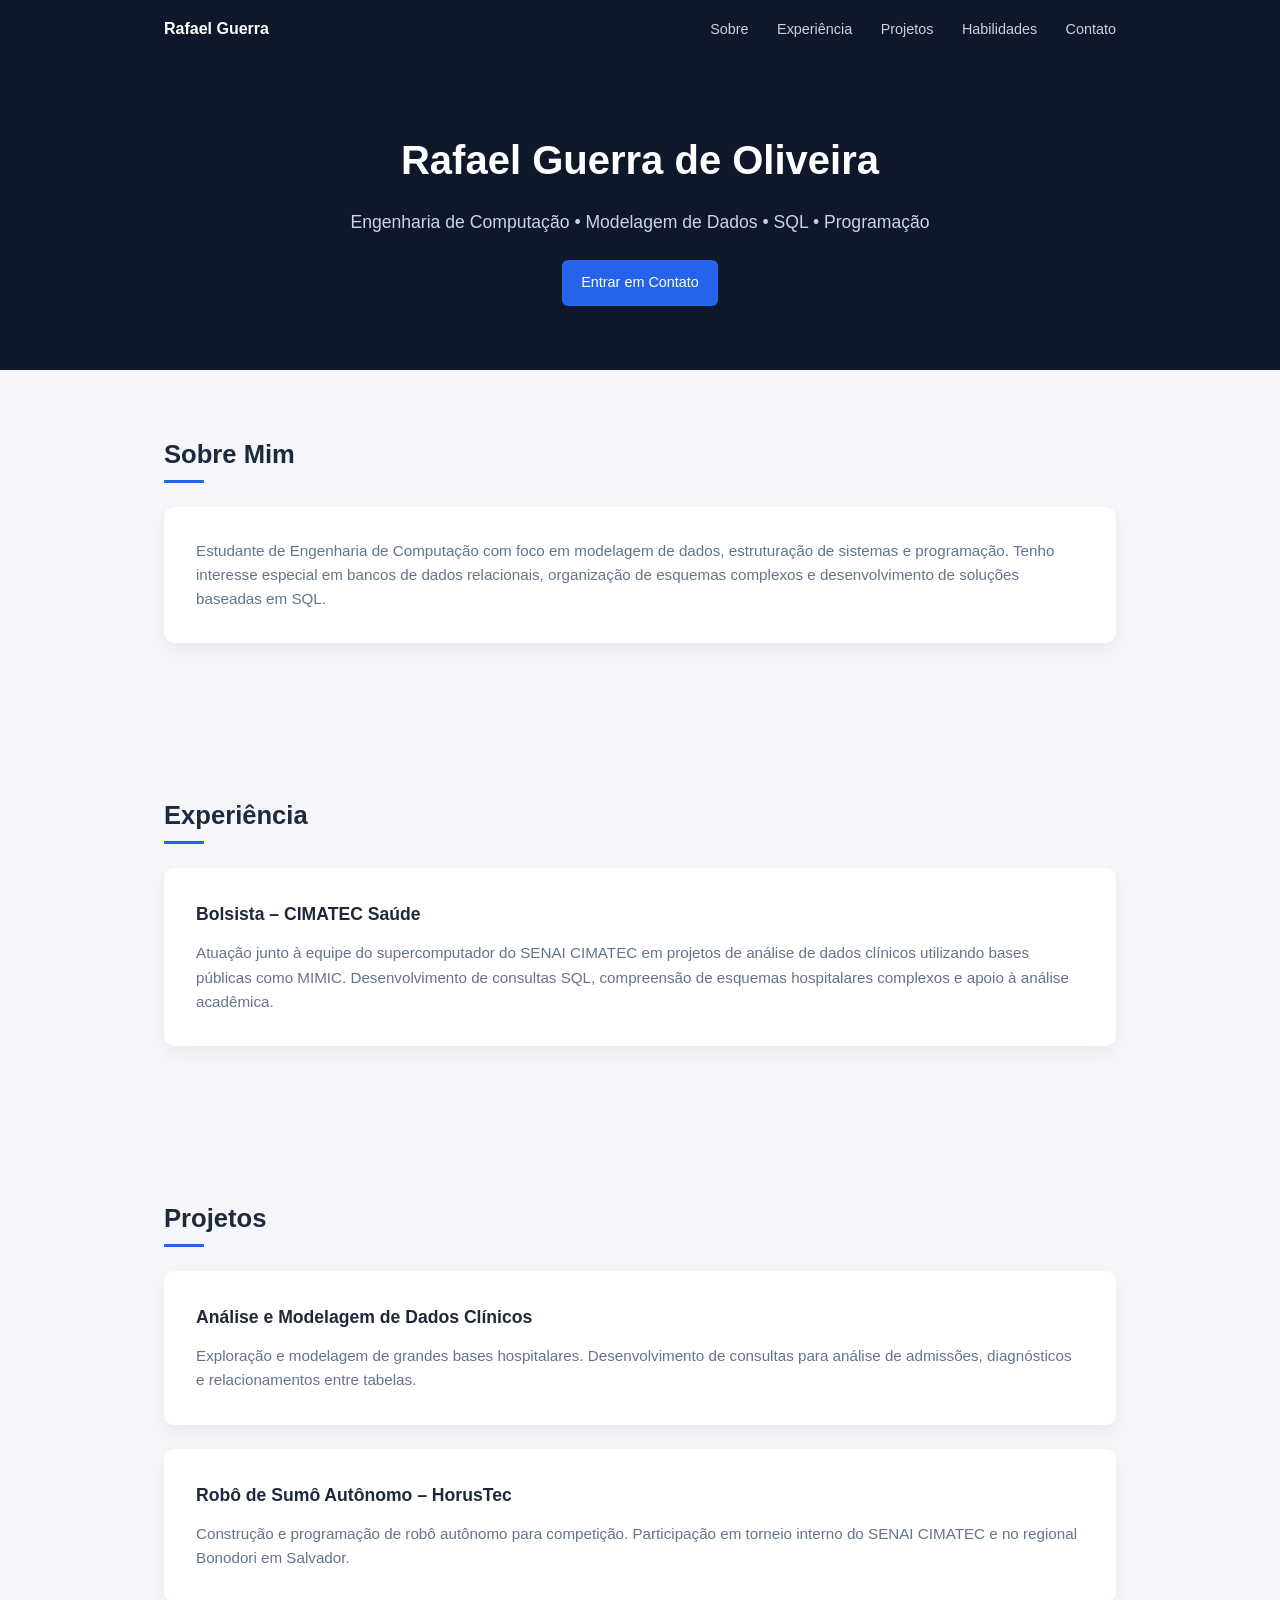
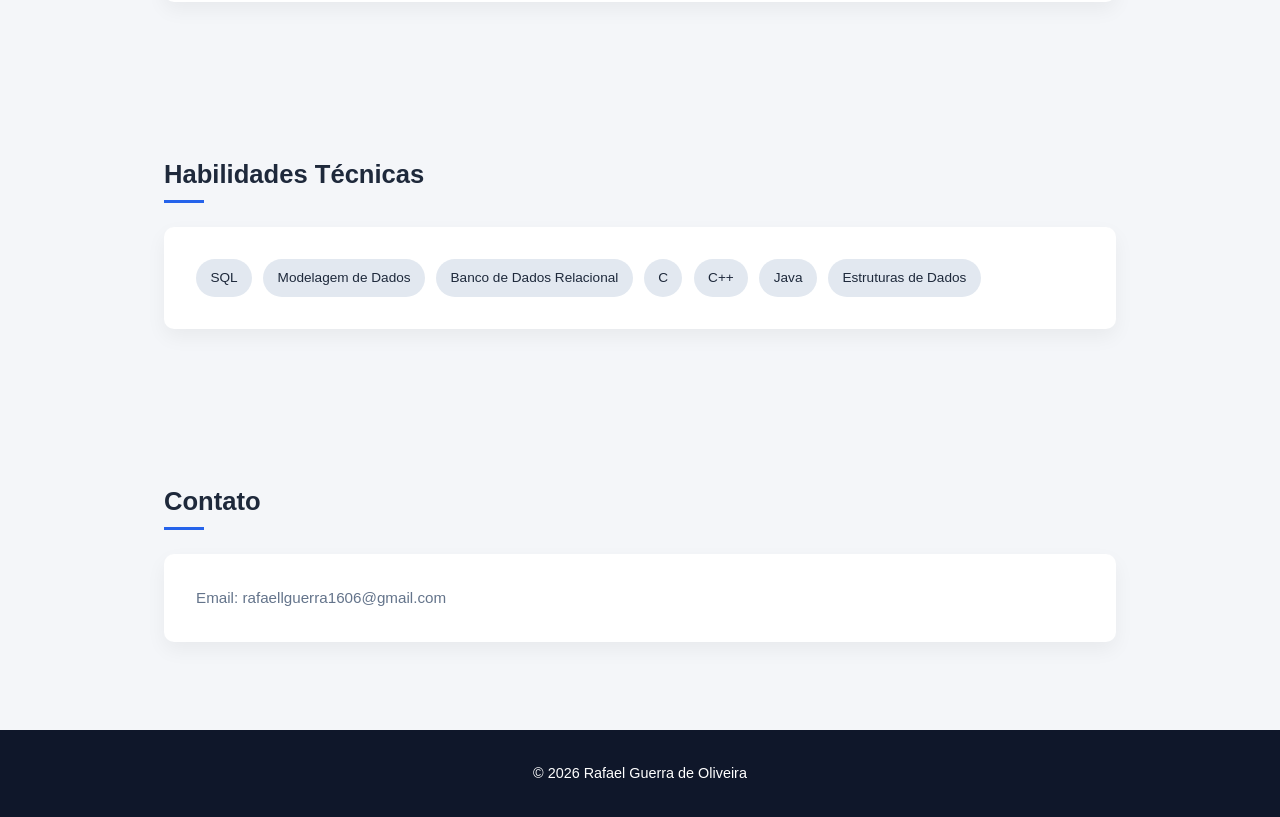
==== index.html @ fb564097 "Add files via upload" ====
<!DOCTYPE html>
<html lang="pt-br">
<head>
  <meta charset="UTF-8">
  <meta name="viewport" content="width=device-width, initial-scale=1.0">
  <title>Rafael Guerra | Portfólio</title>

  <style>
    :root {
      --primary: #0f172a;
      --accent: #2563eb;
      --bg: #f4f6f9;
      --card: #ffffff;
      --text: #1e293b;
      --muted: #64748b;
    }

    * {
      margin: 0;
      padding: 0;
      box-sizing: border-box;
    }

    html {
      scroll-behavior: smooth;
    }

    body {
      font-family: -apple-system, BlinkMacSystemFont, "Segoe UI", Roboto, sans-serif;
      background-color: var(--bg);
      color: var(--text);
      line-height: 1.6;
    }

    /* NAVBAR */
    nav {
      position: fixed;
      width: 100%;
      top: 0;
      background: var(--primary);
      padding: 1rem 0;
      z-index: 1000;
    }

    nav .container {
      display: flex;
      justify-content: space-between;
      align-items: center;
      max-width: 1000px;
      margin: auto;
      padding: 0 1.5rem;
    }

    nav a {
      color: white;
      text-decoration: none;
      margin-left: 1.5rem;
      font-size: 0.9rem;
      opacity: 0.8;
      transition: 0.3s;
    }

    nav a:hover {
      opacity: 1;
    }

    /* HEADER */
    header {
      background: var(--primary);
      color: white;
      padding: 8rem 1.5rem 4rem 1.5rem;
      text-align: center;
    }

    header h1 {
      font-size: 2.5rem;
      margin-bottom: 1rem;
    }

    header p {
      color: #cbd5e1;
      font-size: 1.1rem;
    }

    .btn {
      display: inline-block;
      margin-top: 1.5rem;
      padding: 0.7rem 1.2rem;
      background: var(--accent);
      color: white;
      border-radius: 6px;
      text-decoration: none;
      font-size: 0.9rem;
      transition: 0.3s;
    }

    .btn:hover {
      opacity: 0.9;
    }

    /* SECTIONS */
    section {
      max-width: 1000px;
      margin: auto;
      padding: 4rem 1.5rem;
    }

    section h2 {
      font-size: 1.6rem;
      margin-bottom: 2rem;
      position: relative;
    }

    section h2::after {
      content: "";
      width: 40px;
      height: 3px;
      background: var(--accent);
      position: absolute;
      left: 0;
      bottom: -8px;
    }

    /* CARDS */
    .card {
      background: var(--card);
      padding: 2rem;
      margin-bottom: 1.5rem;
      border-radius: 10px;
      box-shadow: 0 8px 20px rgba(0, 0, 0, 0.05);
      transition: 0.3s;
    }

    .card:hover {
      transform: translateY(-5px);
    }

    .card h3 {
      margin-bottom: 0.8rem;
      font-size: 1.1rem;
    }

    .card p {
      color: var(--muted);
      font-size: 0.95rem;
    }

    /* SKILLS */
    .skills {
      display: flex;
      flex-wrap: wrap;
      gap: 0.7rem;
    }

    .skills span {
      background: #e2e8f0;
      padding: 0.5rem 0.9rem;
      border-radius: 20px;
      font-size: 0.85rem;
      color: var(--text);
    }

    /* FOOTER */
    footer {
      text-align: center;
      padding: 2rem;
      background: var(--primary);
      color: white;
      font-size: 0.9rem;
    }

    /* RESPONSIVO */
    @media (max-width: 768px) {
      header h1 {
        font-size: 2rem;
      }
      nav .container {
        flex-direction: column;
      }
      nav a {
        margin: 0.5rem;
      }
    }

  </style>
</head>

<body>

<nav>
  <div class="container">
    <div style="color:white; font-weight:600;">Rafael Guerra</div>
    <div>
      <a href="#sobre">Sobre</a>
      <a href="#experiencia">Experiência</a>
      <a href="#projetos">Projetos</a>
      <a href="#habilidades">Habilidades</a>
      <a href="#contato">Contato</a>
    </div>
  </div>
</nav>

<header>
  <h1>Rafael Guerra de Oliveira</h1>
  <p>Engenharia de Computação • Modelagem de Dados • SQL • Programação</p>
  <a href="mailto:rafaellguerra1606@gmail.com" class="btn">Entrar em Contato</a>
</header>

<section id="sobre">
  <h2>Sobre Mim</h2>
  <div class="card">
    <p>
      Estudante de Engenharia de Computação com foco em modelagem de dados,
      estruturação de sistemas e programação. Tenho interesse especial
      em bancos de dados relacionais, organização de esquemas complexos
      e desenvolvimento de soluções baseadas em SQL.
    </p>
  </div>
</section>

<section id="experiencia">
  <h2>Experiência</h2>
  <div class="card">
    <h3>Bolsista – CIMATEC Saúde</h3>
    <p>
      Atuação junto à equipe do supercomputador do SENAI CIMATEC
      em projetos de análise de dados clínicos utilizando bases públicas
      como MIMIC. Desenvolvimento de consultas SQL, compreensão de
      esquemas hospitalares complexos e apoio à análise acadêmica.
    </p>
  </div>
</section>

<section id="projetos">
  <h2>Projetos</h2>

  <div class="card">
    <h3>Análise e Modelagem de Dados Clínicos</h3>
    <p>
      Exploração e modelagem de grandes bases hospitalares.
      Desenvolvimento de consultas para análise de admissões,
      diagnósticos e relacionamentos entre tabelas.
    </p>
  </div>

  <div class="card">
    <h3>Robô de Sumô Autônomo – HorusTec</h3>
    <p>
      Construção e programação de robô autônomo para competição.
      Participação em torneio interno do SENAI CIMATEC e no
      regional Bonodori em Salvador.
    </p>
  </div>

</section>

<section id="habilidades">
  <h2>Habilidades Técnicas</h2>
  <div class="card skills">
    <span>SQL</span>
    <span>Modelagem de Dados</span>
    <span>Banco de Dados Relacional</span>
    <span>C</span>
    <span>C++</span>
    <span>Java</span>
    <span>Estruturas de Dados</span>
  </div>
</section>

<section id="contato">
  <h2>Contato</h2>
  <div class="card">
    <p>Email: rafaellguerra1606@gmail.com</p>
  </div>
</section>

<footer>
  © 2026 Rafael Guerra de Oliveira
</footer>

</body>
</html>
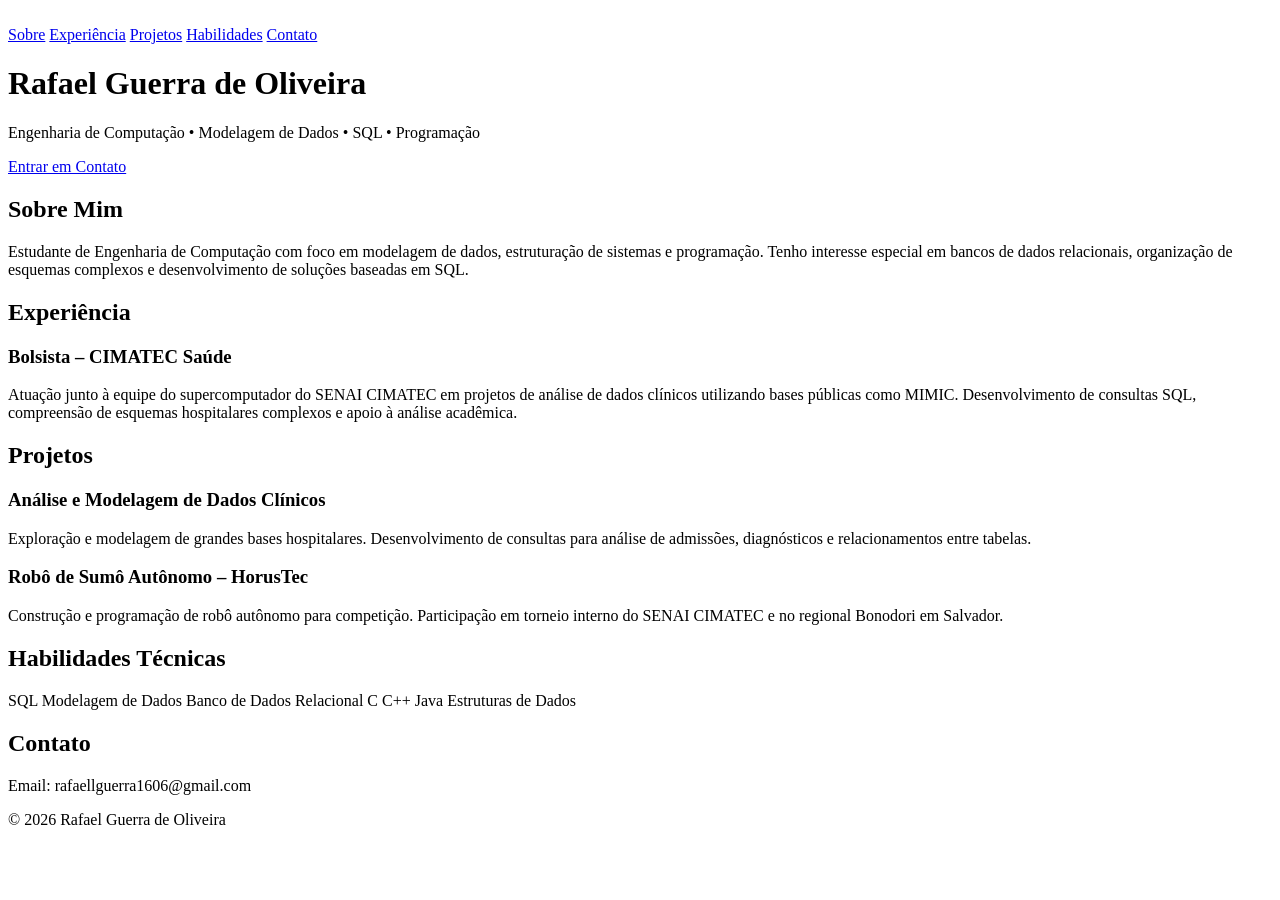
==== commit e2823be7: "Update index.html" ====
--- a/index.html
+++ b/index.html
@@ -1,188 +1,12 @@
 <!DOCTYPE html>
+
 <html lang="pt-br">
+
 <head>
   <meta charset="UTF-8">
+  <link rel="stylesheet" href="style.css">
   <meta name="viewport" content="width=device-width, initial-scale=1.0">
   <title>Rafael Guerra | Portfólio</title>
-
-  <style>
-    :root {
-      --primary: #0f172a;
-      --accent: #2563eb;
-      --bg: #f4f6f9;
-      --card: #ffffff;
-      --text: #1e293b;
-      --muted: #64748b;
-    }
-
-    * {
-      margin: 0;
-      padding: 0;
-      box-sizing: border-box;
-    }
-
-    html {
-      scroll-behavior: smooth;
-    }
-
-    body {
-      font-family: -apple-system, BlinkMacSystemFont, "Segoe UI", Roboto, sans-serif;
-      background-color: var(--bg);
-      color: var(--text);
-      line-height: 1.6;
-    }
-
-    /* NAVBAR */
-    nav {
-      position: fixed;
-      width: 100%;
-      top: 0;
-      background: var(--primary);
-      padding: 1rem 0;
-      z-index: 1000;
-    }
-
-    nav .container {
-      display: flex;
-      justify-content: space-between;
-      align-items: center;
-      max-width: 1000px;
-      margin: auto;
-      padding: 0 1.5rem;
-    }
-
-    nav a {
-      color: white;
-      text-decoration: none;
-      margin-left: 1.5rem;
-      font-size: 0.9rem;
-      opacity: 0.8;
-      transition: 0.3s;
-    }
-
-    nav a:hover {
-      opacity: 1;
-    }
-
-    /* HEADER */
-    header {
-      background: var(--primary);
-      color: white;
-      padding: 8rem 1.5rem 4rem 1.5rem;
-      text-align: center;
-    }
-
-    header h1 {
-      font-size: 2.5rem;
-      margin-bottom: 1rem;
-    }
-
-    header p {
-      color: #cbd5e1;
-      font-size: 1.1rem;
-    }
-
-    .btn {
-      display: inline-block;
-      margin-top: 1.5rem;
-      padding: 0.7rem 1.2rem;
-      background: var(--accent);
-      color: white;
-      border-radius: 6px;
-      text-decoration: none;
-      font-size: 0.9rem;
-      transition: 0.3s;
-    }
-
-    .btn:hover {
-      opacity: 0.9;
-    }
-
-    /* SECTIONS */
-    section {
-      max-width: 1000px;
-      margin: auto;
-      padding: 4rem 1.5rem;
-    }
-
-    section h2 {
-      font-size: 1.6rem;
-      margin-bottom: 2rem;
-      position: relative;
-    }
-
-    section h2::after {
-      content: "";
-      width: 40px;
-      height: 3px;
-      background: var(--accent);
-      position: absolute;
-      left: 0;
-      bottom: -8px;
-    }
-
-    /* CARDS */
-    .card {
-      background: var(--card);
-      padding: 2rem;
-      margin-bottom: 1.5rem;
-      border-radius: 10px;
-      box-shadow: 0 8px 20px rgba(0, 0, 0, 0.05);
-      transition: 0.3s;
-    }
-
-    .card:hover {
-      transform: translateY(-5px);
-    }
-
-    .card h3 {
-      margin-bottom: 0.8rem;
-      font-size: 1.1rem;
-    }
-
-    .card p {
-      color: var(--muted);
-      font-size: 0.95rem;
-    }
-
-    /* SKILLS */
-    .skills {
-      display: flex;
-      flex-wrap: wrap;
-      gap: 0.7rem;
-    }
-
-    .skills span {
-      background: #e2e8f0;
-      padding: 0.5rem 0.9rem;
-      border-radius: 20px;
-      font-size: 0.85rem;
-      color: var(--text);
-    }
-
-    /* FOOTER */
-    footer {
-      text-align: center;
-      padding: 2rem;
-      background: var(--primary);
-      color: white;
-      font-size: 0.9rem;
-    }
-
-    /* RESPONSIVO */
-    @media (max-width: 768px) {
-      header h1 {
-        font-size: 2rem;
-      }
-      nav .container {
-        flex-direction: column;
-      }
-      nav a {
-        margin: 0.5rem;
-      }
-    }
-
-  </style>
 </head>
 
 <body>
@@ -203,7 +27,7 @@
 <header>
   <h1>Rafael Guerra de Oliveira</h1>
   <p>Engenharia de Computação • Modelagem de Dados • SQL • Programação</p>
-  <a href="mailto:rafaellguerra1606@gmail.com" class="btn">Entrar em Contato</a>
+  <a href="#contato" class="btn">Entrar em Contato</a>
 </header>
 
 <section id="sobre">
@@ -279,4 +103,4 @@
 </footer>
 
 </body>
-</html>+</html>
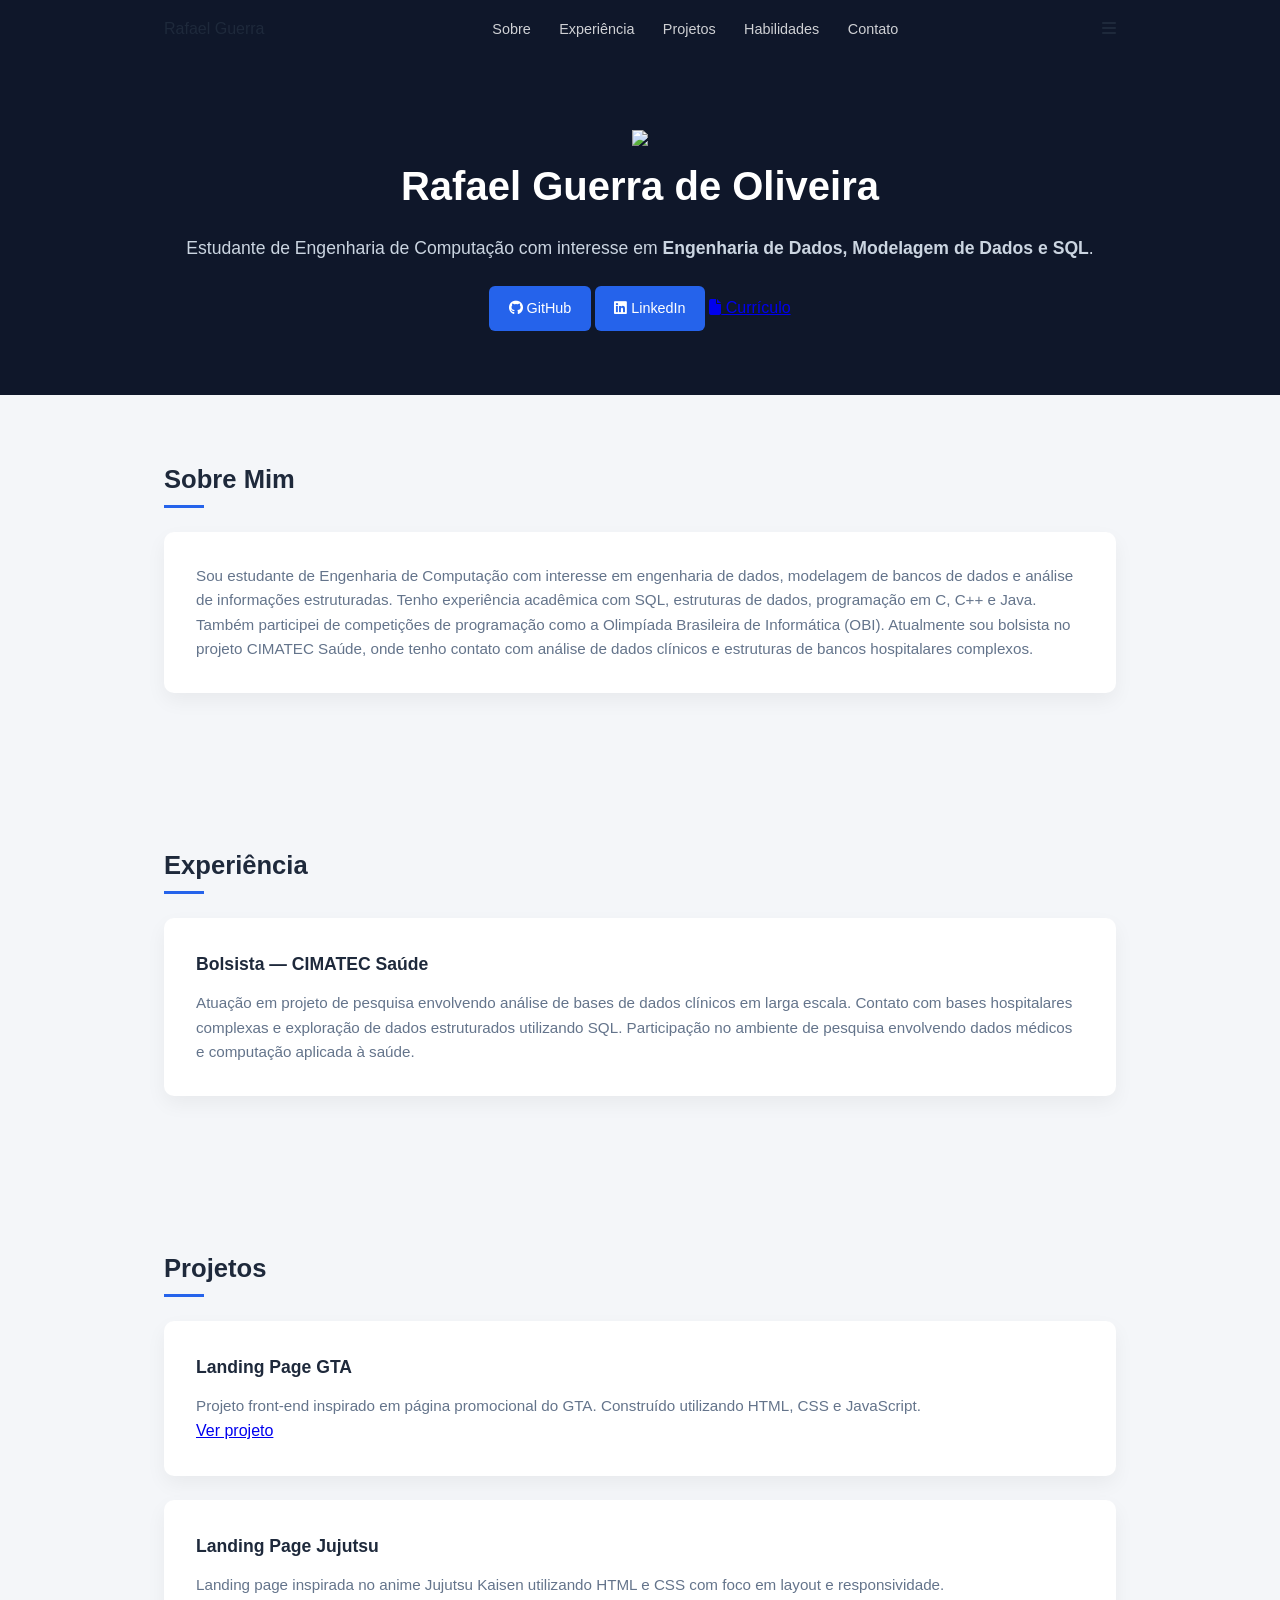
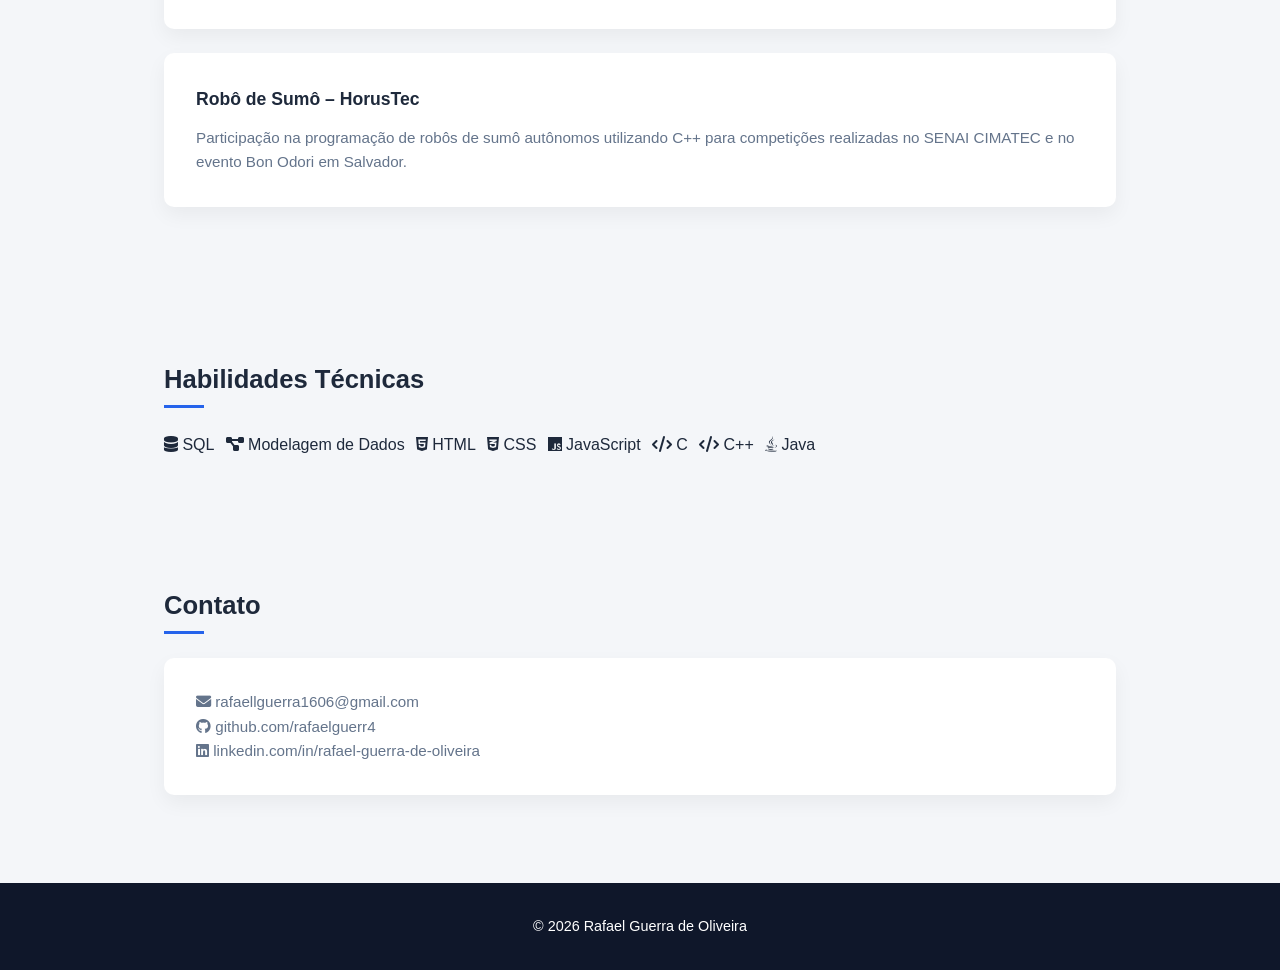
==== commit 34d1502a: "Update index.html" ====
--- a/index.html
+++ b/index.html
@@ -1,106 +1,276 @@
 <!DOCTYPE html>
-
 <html lang="pt-br">
 
 <head>
-  <meta charset="UTF-8">
-  <link rel="stylesheet" href="style.css">
-  <meta name="viewport" content="width=device-width, initial-scale=1.0">
-  <title>Rafael Guerra | Portfólio</title>
+<meta charset="UTF-8">
+<meta name="viewport" content="width=device-width, initial-scale=1.0">
+
+<title>Rafael Guerra | Portfólio</title>
+
+<link rel="stylesheet" href="style.css">
+
+<link rel="stylesheet" href="https://cdnjs.cloudflare.com/ajax/libs/font-awesome/6.5.0/css/all.min.css">
+
 </head>
 
 <body>
 
 <nav>
-  <div class="container">
-    <div style="color:white; font-weight:600;">Rafael Guerra</div>
-    <div>
-      <a href="#sobre">Sobre</a>
-      <a href="#experiencia">Experiência</a>
-      <a href="#projetos">Projetos</a>
-      <a href="#habilidades">Habilidades</a>
-      <a href="#contato">Contato</a>
-    </div>
-  </div>
+<div class="container nav-container">
+
+<div class="logo">
+Rafael Guerra
+</div>
+
+<div class="menu" id="menu">
+<a href="#sobre">Sobre</a>
+<a href="#experiencia">Experiência</a>
+<a href="#projetos">Projetos</a>
+<a href="#habilidades">Habilidades</a>
+<a href="#contato">Contato</a>
+</div>
+
+<div class="menu-btn" id="menu-btn">
+<i class="fas fa-bars"></i>
+</div>
+
+</div>
 </nav>
 
+
 <header>
-  <h1>Rafael Guerra de Oliveira</h1>
-  <p>Engenharia de Computação • Modelagem de Dados • SQL • Programação</p>
-  <a href="#contato" class="btn">Entrar em Contato</a>
+
+<div class="hero">
+
+<img src="foto.jpg" class="foto">
+
+<h1>Rafael Guerra de Oliveira</h1>
+
+<p>
+Estudante de Engenharia de Computação com interesse em
+<strong>Engenharia de Dados, Modelagem de Dados e SQL</strong>.
+</p>
+
+<div class="hero-buttons">
+
+<a href="https://github.com/rafaelguerr4" target="_blank" class="btn">
+<i class="fab fa-github"></i> GitHub
+</a>
+
+<a href="https://br.linkedin.com/in/rafael-guerra-de-oliveira" target="_blank" class="btn">
+<i class="fab fa-linkedin"></i> LinkedIn
+</a>
+
+<a href="#" class="btn-outline">
+<i class="fa fa-file"></i> Currículo
+</a>
+
+</div>
+
+</div>
+
 </header>
 
+
 <section id="sobre">
-  <h2>Sobre Mim</h2>
-  <div class="card">
-    <p>
-      Estudante de Engenharia de Computação com foco em modelagem de dados,
-      estruturação de sistemas e programação. Tenho interesse especial
-      em bancos de dados relacionais, organização de esquemas complexos
-      e desenvolvimento de soluções baseadas em SQL.
-    </p>
-  </div>
-</section>
+
+<h2>Sobre Mim</h2>
+
+<div class="card">
+
+<p>
+
+Sou estudante de Engenharia de Computação com interesse em
+engenharia de dados, modelagem de bancos de dados e análise de
+informações estruturadas.
+
+Tenho experiência acadêmica com SQL, estruturas de dados,
+programação em C, C++ e Java. Também participei de
+competições de programação como a Olimpíada Brasileira de
+Informática (OBI).
+
+Atualmente sou bolsista no projeto CIMATEC Saúde, onde tenho
+contato com análise de dados clínicos e estruturas de bancos
+hospitalares complexos.
+
+</p>
+
+</div>
+
+</section>
+
 
 <section id="experiencia">
-  <h2>Experiência</h2>
-  <div class="card">
-    <h3>Bolsista – CIMATEC Saúde</h3>
-    <p>
-      Atuação junto à equipe do supercomputador do SENAI CIMATEC
-      em projetos de análise de dados clínicos utilizando bases públicas
-      como MIMIC. Desenvolvimento de consultas SQL, compreensão de
-      esquemas hospitalares complexos e apoio à análise acadêmica.
-    </p>
-  </div>
-</section>
+
+<h2>Experiência</h2>
+
+<div class="card">
+
+<h3>Bolsista — CIMATEC Saúde</h3>
+
+<p>
+
+Atuação em projeto de pesquisa envolvendo análise de
+bases de dados clínicos em larga escala.
+
+Contato com bases hospitalares complexas e exploração
+de dados estruturados utilizando SQL.
+
+Participação no ambiente de pesquisa envolvendo dados
+médicos e computação aplicada à saúde.
+
+</p>
+
+</div>
+
+</section>
+
 
 <section id="projetos">
-  <h2>Projetos</h2>
-
-  <div class="card">
-    <h3>Análise e Modelagem de Dados Clínicos</h3>
-    <p>
-      Exploração e modelagem de grandes bases hospitalares.
-      Desenvolvimento de consultas para análise de admissões,
-      diagnósticos e relacionamentos entre tabelas.
-    </p>
-  </div>
-
-  <div class="card">
-    <h3>Robô de Sumô Autônomo – HorusTec</h3>
-    <p>
-      Construção e programação de robô autônomo para competição.
-      Participação em torneio interno do SENAI CIMATEC e no
-      regional Bonodori em Salvador.
-    </p>
-  </div>
-
-</section>
+
+<h2>Projetos</h2>
+
+<div class="projects">
+
+<div class="card project">
+
+<h3>Landing Page GTA</h3>
+
+<p>
+Projeto front-end inspirado em página promocional do GTA.
+Construído utilizando HTML, CSS e JavaScript.
+</p>
+
+<a href="https://rafaelguerr4.github.io/projeto-gta/#comprar" target="_blank">
+Ver projeto
+</a>
+
+</div>
+
+
+<div class="card project">
+
+<h3>Landing Page Jujutsu</h3>
+
+<p>
+Landing page inspirada no anime Jujutsu Kaisen utilizando
+HTML e CSS com foco em layout e responsividade.
+</p>
+
+</div>
+
+
+<div class="card project">
+
+<h3>Robô de Sumô – HorusTec</h3>
+
+<p>
+Participação na programação de robôs de sumô autônomos
+utilizando C++ para competições realizadas no SENAI
+CIMATEC e no evento Bon Odori em Salvador.
+</p>
+
+</div>
+
+</div>
+
+</section>
+
 
 <section id="habilidades">
-  <h2>Habilidades Técnicas</h2>
-  <div class="card skills">
-    <span>SQL</span>
-    <span>Modelagem de Dados</span>
-    <span>Banco de Dados Relacional</span>
-    <span>C</span>
-    <span>C++</span>
-    <span>Java</span>
-    <span>Estruturas de Dados</span>
-  </div>
-</section>
+
+<h2>Habilidades Técnicas</h2>
+
+<div class="skills">
+
+<div class="skill">
+<i class="fas fa-database"></i>
+SQL
+</div>
+
+<div class="skill">
+<i class="fas fa-project-diagram"></i>
+Modelagem de Dados
+</div>
+
+<div class="skill">
+<i class="fab fa-html5"></i>
+HTML
+</div>
+
+<div class="skill">
+<i class="fab fa-css3-alt"></i>
+CSS
+</div>
+
+<div class="skill">
+<i class="fab fa-js"></i>
+JavaScript
+</div>
+
+<div class="skill">
+<i class="fas fa-code"></i>
+C
+</div>
+
+<div class="skill">
+<i class="fas fa-code"></i>
+C++
+</div>
+
+<div class="skill">
+<i class="fab fa-java"></i>
+Java
+</div>
+
+</div>
+
+</section>
+
 
 <section id="contato">
-  <h2>Contato</h2>
-  <div class="card">
-    <p>Email: rafaellguerra1606@gmail.com</p>
-  </div>
-</section>
+
+<h2>Contato</h2>
+
+<div class="card contato">
+
+<p>
+<i class="fas fa-envelope"></i>
+rafaellguerra1606@gmail.com
+</p>
+
+<p>
+<i class="fab fa-github"></i>
+github.com/rafaelguerr4
+</p>
+
+<p>
+<i class="fab fa-linkedin"></i>
+linkedin.com/in/rafael-guerra-de-oliveira
+</p>
+
+</div>
+
+</section>
+
 
 <footer>
-  © 2026 Rafael Guerra de Oliveira
+
+© 2026 Rafael Guerra de Oliveira
+
 </footer>
+
+
+<script>
+
+const menuBtn = document.getElementById("menu-btn")
+const menu = document.getElementById("menu")
+
+menuBtn.addEventListener("click", () => {
+menu.classList.toggle("active")
+})
+
+</script>
 
 </body>
 </html>
--- a/style.css
+++ b/style.css
@@ -0,0 +1,175 @@
+:root {
+    --primary: #0f172a;
+    --accent: #2563eb;
+    --bg: #f4f6f9;
+    --card: #ffffff;
+    --text: #1e293b;
+    --muted: #64748b;
+}
+
+* {
+    margin: 0;
+    padding: 0;
+    box-sizing: border-box;
+}
+
+html {
+    scroll-behavior: smooth;
+}
+
+body {
+    font-family: -apple-system, BlinkMacSystemFont, "Segoe UI", Roboto, sans-serif;
+    background-color: var(--bg);
+    color: var(--text);
+    line-height: 1.6;
+}
+
+/* NAVBAR */
+nav {
+    position: fixed;
+    width: 100%;
+    top: 0;
+    background: var(--primary);
+    padding: 1rem 0;
+    z-index: 1000;
+}
+
+nav .container {
+    display: flex;
+    justify-content: space-between;
+    align-items: center;
+    max-width: 1000px;
+    margin: auto;
+    padding: 0 1.5rem;
+}
+
+nav a {
+    color: white;
+    text-decoration: none;
+    margin-left: 1.5rem;
+    font-size: 0.9rem;
+    opacity: 0.8;
+    transition: 0.3s;
+}
+
+nav a:hover {
+    opacity: 1;
+}
+
+/* HEADER */
+header {
+    background: var(--primary);
+    color: white;
+    padding: 8rem 1.5rem 4rem 1.5rem;
+    text-align: center;
+}
+
+header h1 {
+    font-size: 2.5rem;
+    margin-bottom: 1rem;
+}
+
+header p {
+    color: #cbd5e1;
+    font-size: 1.1rem;
+}
+
+.btn {
+    display: inline-block;
+    margin-top: 1.5rem;
+    padding: 0.7rem 1.2rem;
+    background: var(--accent);
+    color: white;
+    border-radius: 6px;
+    text-decoration: none;
+    font-size: 0.9rem;
+    transition: 0.3s;
+}
+
+.btn:hover {
+    opacity: 0.9;
+}
+
+/* SECTIONS */
+section {
+    max-width: 1000px;
+    margin: auto;
+    padding: 4rem 1.5rem;
+}
+
+section h2 {
+    font-size: 1.6rem;
+    margin-bottom: 2rem;
+    position: relative;
+}
+
+section h2::after {
+    content: "";
+    width: 40px;
+    height: 3px;
+    background: var(--accent);
+    position: absolute;
+    left: 0;
+    bottom: -8px;
+}
+
+/* CARDS */
+.card {
+    background: var(--card);
+    padding: 2rem;
+    margin-bottom: 1.5rem;
+    border-radius: 10px;
+    box-shadow: 0 8px 20px rgba(0, 0, 0, 0.05);
+    transition: 0.3s;
+}
+
+.card:hover {
+    transform: translateY(-5px);
+}
+
+.card h3 {
+    margin-bottom: 0.8rem;
+    font-size: 1.1rem;
+}
+
+.card p {
+    color: var(--muted);
+    font-size: 0.95rem;
+}
+
+/* SKILLS */
+.skills {
+    display: flex;
+    flex-wrap: wrap;
+    gap: 0.7rem;
+}
+
+.skills span {
+    background: #e2e8f0;
+    padding: 0.5rem 0.9rem;
+    border-radius: 20px;
+    font-size: 0.85rem;
+    color: var(--text);
+}
+
+/* FOOTER */
+footer {
+    text-align: center;
+    padding: 2rem;
+    background: var(--primary);
+    color: white;
+    font-size: 0.9rem;
+}
+
+/* RESPONSIVO */
+@media (max-width: 768px) {
+    header h1 {
+      font-size: 2rem;
+    }
+    nav .container {
+      flex-direction: column;
+    }
+    nav a {
+      margin: 0.5rem;
+    }
+}
